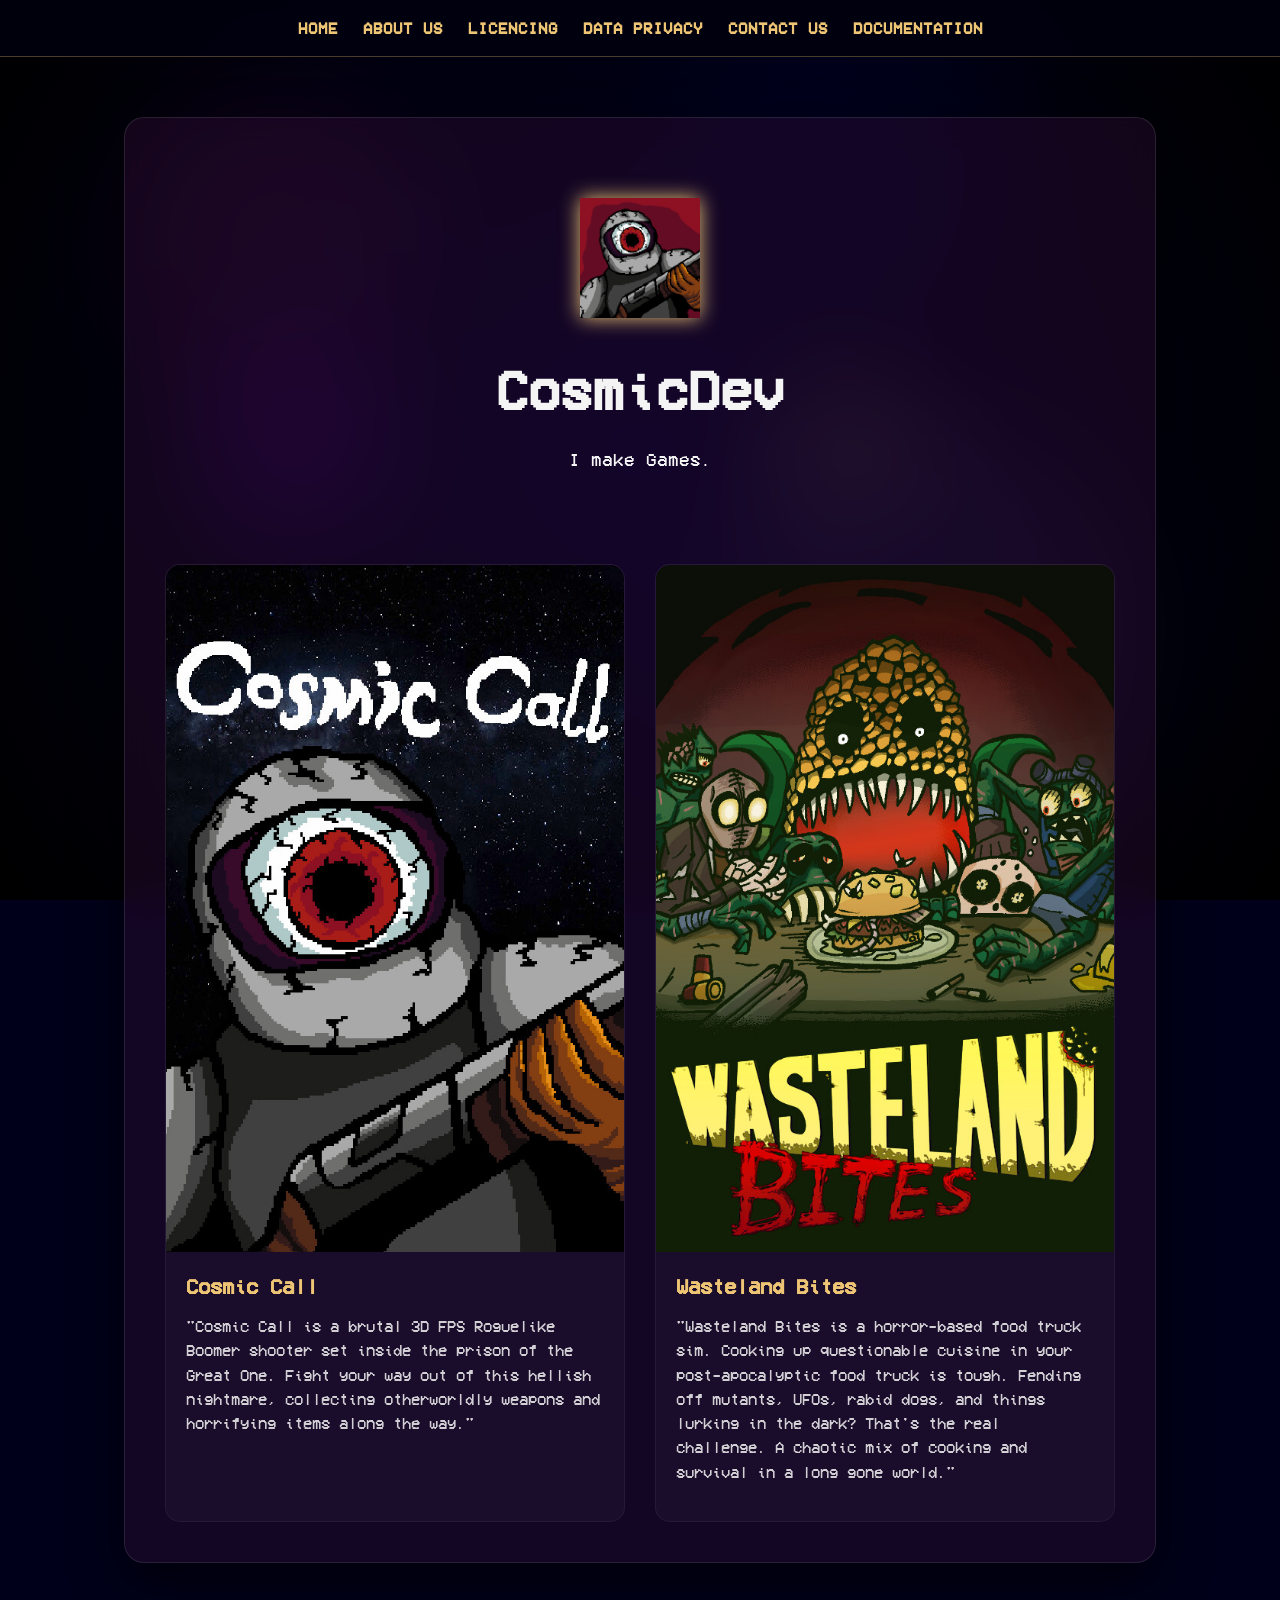
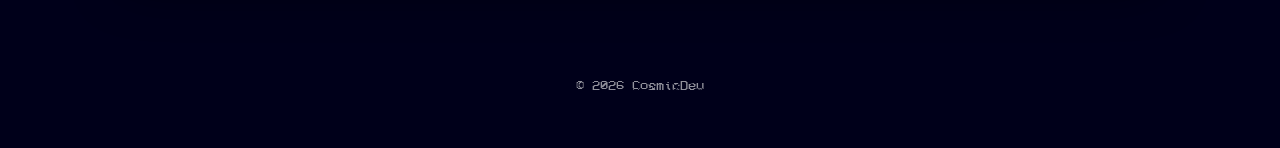
==== index.html @ 93cc7209 "the site" ====
<!DOCTYPE html>
<html lang="en">
<head>
    <meta charset="UTF-8">
    <meta name="viewport" content="width=device-width, initial-scale=1.0">
    <title>Home - CosmicDev</title>
    <link rel="stylesheet" href="style.css">
</head>
<body>
    <div class="cosmic-container">
        <div class="shape s-1"></div>
        <div class="shape s-2"></div>
        <div class="shape s-3"></div>
        <div class="shape s-4"></div>
        <div class="shape s-5"></div>
    </div>

    <header>
        <nav>
            <ul>
                <li><a href="index.html">Home</a></li>
                <li><a href="about.html">About us</a></li>
                <li><a href="license.html">Licencing</a></li>
                <li><a href="privacy.html">Data Privacy</a></li>
                <li><a href="contact.html">Contact us</a></li>
                <li><a href="aufgabe.html">Documentation</a></li>
            </ul>
        </nav>
    </header>

    <main id="main-content">
        <section class="hero-section">
            <img src="Resources/devsprite.png" alt="Developer Logo">
            <h1>CosmicDev</h1>
            <p>I make Games.</p>
            <p></p>
        </section>

        <!-- The Horizontal Game Container -->
        <section class="games-grid">
            
            <a href="https://store.steampowered.com/app/3060130/Cosmic_Call/" target="_blank" class="game-card">
                <div class="card-image-wrapper">
                    <img src="Resources/cosmiccall_library.jpg" alt="Cosmic Call Title Card">
                <div class="card-overlay"></div>
                </div>
                <div class="card-content">
                    <h3>Cosmic Call</h3>
                    <p>"Cosmic Call is a brutal 3D FPS Roguelike Boomer shooter set inside the prison of the Great One. Fight your way out of this hellish nightmare, collecting otherworldly weapons and horrifying items along the way."</p>
                </div>
            </a>

            <a href="https://store.steampowered.com/app/3748640/Wasteland_Bites/" target="_blank" class="game-card">
                <div class="card-image-wrapper">
                    <img src="Resources/wastelandbites_library.jpg" alt="Wasteland Bites Title Card">
                <div class="card-overlay"></div>
                </div>
                <div class="card-content">
                    <h3>Wasteland Bites</h3>
                    <p>"Wasteland Bites is a horror-based food truck sim. Cooking up questionable cuisine in your post-apocalyptic food truck is tough. Fending off mutants, UFOs, rabid dogs, and things lurking in the dark? That's the real challenge. A chaotic mix of cooking and survival in a long gone world."</p>
                </div>
            </a>

        </section>
    </main>

    <footer>
        <p>&copy; 2026 CosmicDev</p>
    </footer>
</body>
</html>
---- style.css ----
:root {
    --primary-color: #eec575;   
    --secondary-color: #310d36; 
    --text-color: #f4f4f4;      
    --bg-color: #00001a; /* Deeper dark blue */
    --accent-hover: #d4ac5d;    
    --header-bg: rgba(0, 0, 15, 0.9);
    font-size:large;


}

body {
    /*font-family: 'Segoe UI', Arial, sans-serif;*/
    font-family: myFont;
    color: var(--text-color);
    background-color: var(--bg-color);
    margin: 0;
    overflow-x: hidden;
}

@font-face {
  font-family: myFont;
  src: url(Resources/VCR_OSD_MONO_1.001.ttf);
}

/* --- COSMIC BACKGROUND --- */
.cosmic-container {
    position: fixed;
    top: 0;
    left: 0;
    width: 100vw;
    height: 100vh;
    z-index: -1;
    overflow: hidden;
    background: radial-gradient(circle at center, #000023 0%, #000 100%);
}

.shape {
    position: absolute;
    border-radius: 50%;
    filter: blur(60px); /* Slightly sharper for "refinement" */
    opacity: 0.3;
    animation: drift 25s infinite alternate ease-in-out;
}

/* Refined Shapes: Varying positions and sizes */
.s-1 { width: 300px; height: 300px; background: var(--secondary-color); top: 10%; left: 10%; }
.s-2 { width: 450px; height: 450px; background: #1a1a40; bottom: 5%; right: 10%; animation-delay: -5s; }
.s-3 { width: 150px; height: 150px; background: var(--primary-color); top: 40%; left: 60%; opacity: 0.1; animation-duration: 15s; }
.s-4 { width: 200px; height: 200px; background: #4b0082; bottom: 40%; left: 15%; animation-delay: -2s; }
.s-5 { width: 350px; height: 350px; background: #000033; top: -5%; right: 20%; animation-duration: 30s; }

@keyframes drift {
    0% { transform: translate(0, 0) scale(1); }
    100% { transform: translate(60px, 40px) scale(1.1); }
}

/* --- LAYOUT & NAVIGATION --- */
header {
    background: var(--header-bg);
    border-bottom: 1px solid rgba(238, 197, 117, 0.3);
    padding: 1rem 0;
    position: sticky;
    top: 0;
    z-index: 1000;
    backdrop-filter: blur(5px);
}

nav ul {
    list-style: none;
    display: flex;
    justify-content: center;
    gap: 25px;
    margin: 0;
    padding: 0;
}

nav a {
    color: var(--primary-color);
    text-decoration: none;
    font-size: 0.9rem;
    font-weight: 600;
    text-transform: uppercase;
    letter-spacing: 1px;
    transition: 0.3s;
}

nav a:hover { color: #fff; }

/* --- MAIN CONTENT --- */
main {
    max-width: 950px;
    margin: 60px auto;
    padding: 40px;
    background: rgba(49, 13, 54, 0.4); /* Glassmorphism */
    backdrop-filter: blur(15px);
    border-radius: 20px;
    border: 1px solid rgba(255, 255, 255, 0.1);
    box-shadow: 0 20px 50px rgba(0, 0, 0, 0.6);
}

.hero-section {
    display: flex;
    flex-direction: column; /* Stack items vertically */
    align-items: center;    /* Center items horizontally */
    justify-content: center; /* Center items vertically (if the section has a specific height) */
    text-align: center;     /* Ensures text itself is centered */
    padding-top: 40px;      /* Keeps your existing spacing */
}

.hero-section img {
    width: 120px;
    filter: drop-shadow(0 0 10px var(--primary-color));
    
}

h1 { font-size: 3rem; margin-bottom: 10px; }

/* --- GAME CARDS --- */
.games-grid {
    display: grid;
    grid-template-columns: repeat(auto-fit, minmax(300px, 1fr));
    gap: 30px;
    margin-top: 40px;
}

.game-card {
    background: rgba(255, 255, 255, 0.03);
    border-radius: 15px;
    overflow: hidden;
    text-decoration: none;
    color: white;
    border: 1px solid rgba(255, 255, 255, 0.05);
    transition: 0.4s cubic-bezier(0.175, 0.885, 0.32, 1.275);
}

.game-card:hover {
    transform: translateY(-10px);
    background: rgba(255, 255, 255, 0.08);
    border-color: var(--primary-color);
}

.card-image-wrapper img {
    width: 100%;
    height: 100%;
    object-fit: fill;
}

.card-content { padding: 20px; }
.card-content h3 { margin: 0; color: var(--primary-color); }
.card-content p { font-size: 0.9rem; opacity: 0.8; line-height: 1.5; }

footer {
    text-align: center;
    padding: 40px;
    opacity: 0.6;
    font-size: 0.8rem;
}


/* TABLE */
table {
    width: 100%;
    border-collapse: collapse;
    margin: 20px 0;
    background: rgba(255, 255, 255, 0.05);
    border-radius: 10px;
    overflow: hidden;
}

th, td {
    padding: 15px;
    text-align: left;
    border-bottom: 1px solid rgba(238, 197, 117, 0.1);
}

th {
    background: rgba(238, 197, 117, 0.1);
    color: var(--primary-color);
    text-transform: uppercase;
    font-size: 0.8rem;
    letter-spacing: 1px;
}
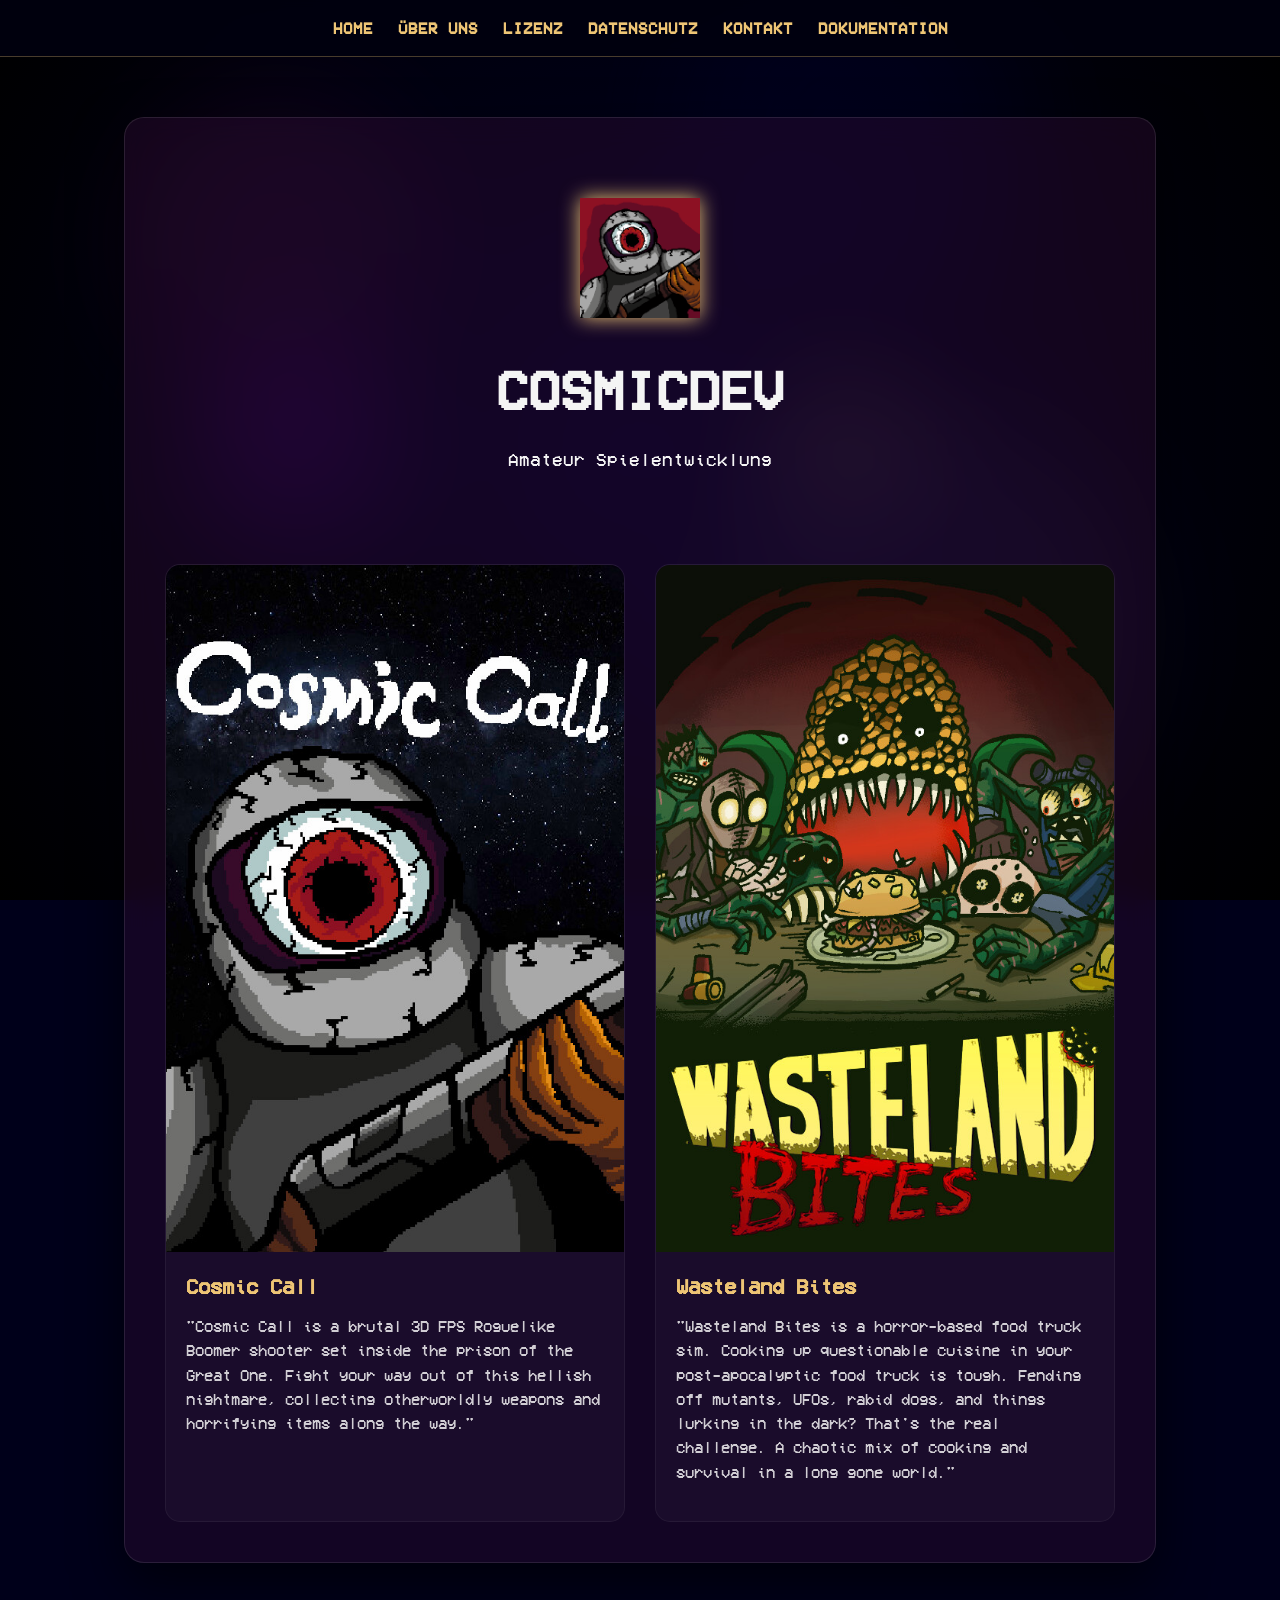
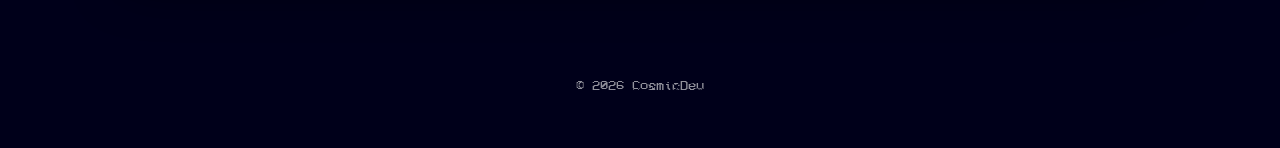
==== commit fd4b29a4: "anti ai" ====
--- a/index.html
+++ b/index.html
@@ -1,5 +1,5 @@
 <!DOCTYPE html>
-<html lang="en">
+<html lang="de-AT">
 <head>
     <meta charset="UTF-8">
     <meta name="viewport" content="width=device-width, initial-scale=1.0">
@@ -19,11 +19,11 @@
         <nav>
             <ul>
                 <li><a href="index.html">Home</a></li>
-                <li><a href="about.html">About us</a></li>
-                <li><a href="license.html">Licencing</a></li>
-                <li><a href="privacy.html">Data Privacy</a></li>
-                <li><a href="contact.html">Contact us</a></li>
-                <li><a href="aufgabe.html">Documentation</a></li>
+                <li><a href="about.html">Über uns</a></li>
+                <li><a href="license.html">Lizenz</a></li>
+                <li><a href="privacy.html">Datenschutz</a></li>
+                <li><a href="contact.html">Kontakt</a></li>
+                <li><a href="aufgabe.html">Dokumentation</a></li>
             </ul>
         </nav>
     </header>
@@ -31,8 +31,8 @@
     <main id="main-content">
         <section class="hero-section">
             <img src="Resources/devsprite.png" alt="Developer Logo">
-            <h1>CosmicDev</h1>
-            <p>I make Games.</p>
+            <h1>COSMICDEV</h1>
+            <p>Amateur Spielentwicklung</p>
             <p></p>
         </section>
 
